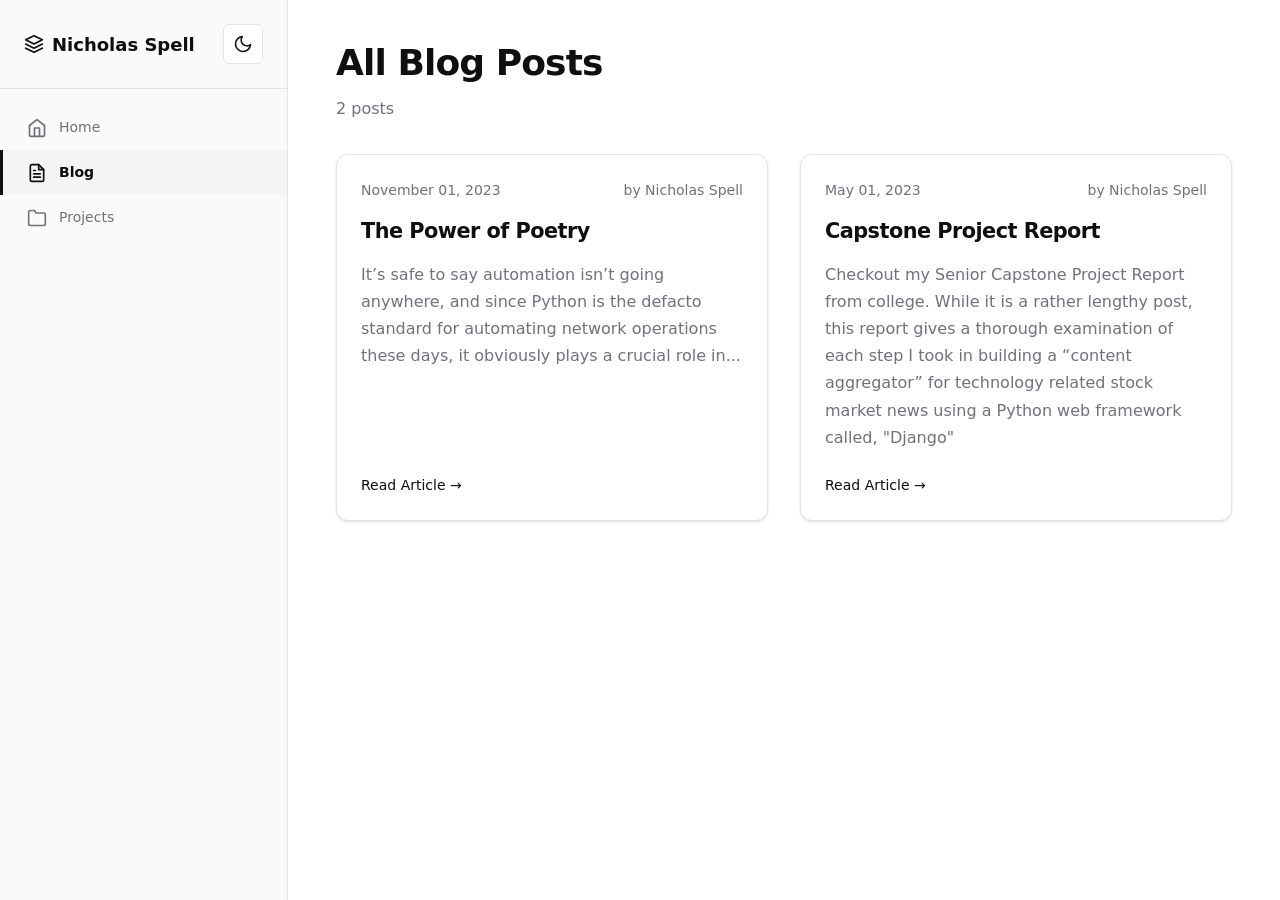
==== blog.html @ b36ff725 "Add static portfolio site Rebuild the personal site as read-only HTML, CSS, and JavaScript. Posts li" ====
<!DOCTYPE html>
<html lang="en">
<head>
  <meta charset="utf-8">
  <meta name="viewport" content="width=device-width, initial-scale=1">
  <title>Blog – Nicholas Spell</title>
  <meta name="description" content="Writing by Nicholas Spell, including a capstone report and notes on Python and automation.">
  <meta name="theme-color" content="#0f0f0f">
  <link rel="icon" href="assets/favicon.ico">
  <link rel="stylesheet" href="style.css">
  <script>
    try {
      if (localStorage.getItem("theme") === "dark") {
        document.documentElement.setAttribute("data-theme", "dark");
      }
    } catch (e) {}
  </script>
</head>
<body>
  <div class="app">
    <aside class="sidebar">
      <div class="sidebar-header">
        <a class="brand" href="index.html">
          <svg xmlns="http://www.w3.org/2000/svg" width="24" height="24" viewBox="0 0 24 24" fill="none" stroke="currentColor" stroke-width="2" stroke-linecap="round" stroke-linejoin="round" aria-hidden="true">
            <path d="M12 2L2 7l10 5 10-5-10-5z"/>
            <path d="M2 17l10 5 10-5"/>
            <path d="M2 12l10 5 10-5"/>
          </svg>
          Nicholas Spell
        </a>
        <button class="theme-toggle" type="button" aria-label="Switch to dark theme">
          <svg xmlns="http://www.w3.org/2000/svg" width="20" height="20" viewBox="0 0 24 24" fill="none" stroke="currentColor" stroke-width="2" stroke-linecap="round" stroke-linejoin="round" aria-hidden="true">
            <path d="M21 12.79A9 9 0 1 1 11.21 3 7 7 0 0 0 21 12.79z"/>
          </svg>
        </button>
      </div>
      <nav class="nav" aria-label="Primary">
        <a class="nav-link" href="index.html">
          <svg xmlns="http://www.w3.org/2000/svg" width="20" height="20" viewBox="0 0 24 24" fill="none" stroke="currentColor" stroke-width="2" stroke-linecap="round" stroke-linejoin="round" aria-hidden="true">
            <path d="M3 9l9-7 9 7v11a2 2 0 0 1-2 2H5a2 2 0 0 1-2-2z"/>
            <polyline points="9,22 9,12 15,12 15,22"/>
          </svg>
          Home
        </a>
        <a class="nav-link active" href="blog.html">
          <svg xmlns="http://www.w3.org/2000/svg" width="20" height="20" viewBox="0 0 24 24" fill="none" stroke="currentColor" stroke-width="2" stroke-linecap="round" stroke-linejoin="round" aria-hidden="true">
            <path d="M14 2H6a2 2 0 0 0-2 2v16a2 2 0 0 0 2 2h12a2 2 0 0 0 2-2V8z"/>
            <polyline points="14,2 14,8 20,8"/>
            <line x1="16" y1="13" x2="8" y2="13"/>
            <line x1="16" y1="17" x2="8" y2="17"/>
            <polyline points="10,9 9,9 8,9"/>
          </svg>
          Blog
        </a>
        <a class="nav-link" href="projects.html">
          <svg xmlns="http://www.w3.org/2000/svg" width="20" height="20" viewBox="0 0 24 24" fill="none" stroke="currentColor" stroke-width="2" stroke-linecap="round" stroke-linejoin="round" aria-hidden="true">
            <path d="M22 19a2 2 0 0 1-2 2H4a2 2 0 0 1-2-2V5a2 2 0 0 1 2-2h5l2 3h9a2 2 0 0 1 2 2z"/>
          </svg>
          Projects
        </a>
      </nav>
    </aside>

    <main class="main">
      <div class="content">
        <h1 class="page-title">All Blog Posts</h1>
        <p class="page-lede">2 posts</p>

        <div class="blog-grid">
          <article class="blog-card">
            <p class="meta">
              <time datetime="2023-11-01">November 01, 2023</time>
              <span>by Nicholas Spell</span>
            </p>
            <h2><a href="posts/the-power-of-poetry.html">The Power of Poetry</a></h2>
            <p class="excerpt">It’s safe to say automation isn’t going anywhere, and since Python is the defacto standard for automating network operations these days, it obviously plays a crucial role in...</p>
            <a class="read-more" href="posts/the-power-of-poetry.html">Read Article →</a>
          </article>

          <article class="blog-card">
            <p class="meta">
              <time datetime="2023-05-01">May 01, 2023</time>
              <span>by Nicholas Spell</span>
            </p>
            <h2><a href="posts/capstone-project-report.html">Capstone Project Report</a></h2>
            <p class="excerpt">Checkout my Senior Capstone Project Report from college. While it is a rather lengthy post, this report gives a thorough examination of each step I took in building a “content aggregator” for technology related stock market news using a Python web framework called, "Django"</p>
            <a class="read-more" href="posts/capstone-project-report.html">Read Article →</a>
          </article>
        </div>
      </div>
    </main>
  </div>
  <script src="script.js"></script>
</body>
</html>
---- style.css ----
/* Nicholas Spell — static portfolio
   Visual language follows the live site: near-black/off-white
   palette, sidebar layout, cards, light/dark via data-theme. */

:root {
  --background: #ffffff;
  --foreground: #0f0f0f;
  --card: #ffffff;
  --primary: #0f0f0f;
  --primary-foreground: #fafafa;
  --muted: #f4f4f5;
  --muted-foreground: #71717a;
  --accent: #f4f4f5;
  --border: #e4e4e7;
  --sidebar: #fafafa;
  --ring: #0f0f0f;
  --radius: 0.5rem;
  --shadow: 0 1px 3px rgb(0 0 0 / 0.1), 0 1px 2px -1px rgb(0 0 0 / 0.1);
  --shadow-hover: 0 10px 30px rgb(0 0 0 / 0.1);
  --sidebar-width: 18rem;
  --space: 1rem;
  --space-lg: 1.5rem;
  --space-xl: 2rem;
  --space-2xl: 4rem;
  --font: ui-sans-serif, system-ui, -apple-system, "Segoe UI", Roboto, "Helvetica Neue", Arial, sans-serif;
  --content-width: 72rem;
}

[data-theme="dark"] {
  --background: #0a0a0a;
  --foreground: #fafafa;
  --card: #0a0a0a;
  --primary: #fafafa;
  --primary-foreground: #0a0a0a;
  --muted: #262626;
  --muted-foreground: #a1a1aa;
  --accent: #262626;
  --border: #262626;
  --sidebar: #171717;
  --ring: #d4d4d8;
  --shadow: 0 1px 3px rgb(0 0 0 / 0.4);
  --shadow-hover: 0 10px 30px rgb(0 0 0 / 0.45);
}

*,
*::before,
*::after {
  box-sizing: border-box;
}

html {
  font-family: var(--font);
  line-height: 1.5;
  -webkit-text-size-adjust: 100%;
  overflow-x: clip;
}

body {
  margin: 0;
  color: var(--foreground);
  background: var(--background);
  overflow-x: clip;
}

h1, h2, h3, h4 {
  margin: 0;
  font-weight: 600;
  line-height: 1.25;
  letter-spacing: -0.025em;
  overflow-wrap: break-word;
}

h1 { font-size: 2.25rem; }
h2 { font-size: 1.5rem; }
h3 { font-size: 1.125rem; }

p {
  margin: 0 0 1rem;
  line-height: 1.7;
  overflow-wrap: break-word;
}

a {
  color: var(--primary);
  text-decoration: none;
}

a:hover {
  text-decoration: underline;
}

img {
  max-width: 100%;
  height: auto;
  display: block;
}

ul {
  margin: 0;
  padding-left: 1.25rem;
}

li + li {
  margin-top: 0.5rem;
}

/* Layout */

.app {
  display: flex;
  min-height: 100vh;
  min-height: 100dvh;
}

.sidebar {
  width: var(--sidebar-width);
  background: var(--sidebar);
  color: var(--foreground);
  border-right: 1px solid var(--border);
  position: sticky;
  top: 0;
  align-self: flex-start;
  height: 100vh;
  height: 100dvh;
  z-index: 40;
  display: flex;
  flex-direction: column;
  flex-shrink: 0;
}

.sidebar-header {
  display: flex;
  align-items: center;
  justify-content: space-between;
  gap: 0.75rem;
  padding: var(--space-lg);
  border-bottom: 1px solid var(--border);
}

.brand {
  display: flex;
  align-items: center;
  gap: 0.5rem;
  min-width: 0;
  font-size: 1.125rem;
  font-weight: 700;
  color: var(--foreground);
  text-decoration: none;
  white-space: nowrap;
}

.brand:hover {
  text-decoration: none;
}

.brand svg,
.nav-link svg {
  width: 1.25rem;
  height: 1.25rem;
  flex-shrink: 0;
}

.nav {
  padding: var(--space) 0;
}

.nav-link {
  display: flex;
  align-items: center;
  gap: 0.75rem;
  padding: 0.75rem var(--space-lg);
  color: var(--muted-foreground);
  font-size: 0.875rem;
  font-weight: 500;
  border-left: 3px solid transparent;
  text-decoration: none;
  transition: background-color 0.15s ease, color 0.15s ease;
}

.nav-link:hover {
  background: var(--accent);
  color: var(--foreground);
  text-decoration: none;
}

.nav-link.active {
  background: var(--accent);
  color: var(--foreground);
  border-left-color: var(--primary);
  font-weight: 600;
}

.main {
  flex: 1;
  min-width: 0;
  min-height: 100vh;
  min-height: 100dvh;
}

.content {
  width: 100%;
  max-width: var(--content-width);
  margin: 0 auto;
  padding: 2.5rem 3rem 4rem;
}

/* Theme toggle — lives in the header chrome so it never covers content */

.theme-toggle {
  flex-shrink: 0;
  width: 2.5rem;
  height: 2.5rem;
  display: inline-flex;
  align-items: center;
  justify-content: center;
  border-radius: 0.375rem;
  border: 1px solid var(--border);
  background: var(--background);
  color: var(--foreground);
  cursor: pointer;
}

.theme-toggle:hover {
  background: var(--accent);
}

.theme-toggle:focus-visible {
  outline: 2px solid var(--ring);
  outline-offset: 2px;
}

/* Hero */

.hero {
  text-align: center;
  padding: var(--space-2xl) 0 3rem;
}

.avatar {
  width: 7rem;
  height: 7rem;
  margin: 0 auto 1.5rem;
  border-radius: 9999px;
  overflow: hidden;
}

.avatar img {
  width: 100%;
  height: 100%;
  object-fit: cover;
}

.hero h1 {
  margin-bottom: 1rem;
}

.role {
  font-size: 1.25rem;
  color: var(--muted-foreground);
  margin-bottom: 0.5rem;
}

.location {
  color: var(--muted-foreground);
  margin-bottom: 2rem;
}

.socials {
  display: flex;
  justify-content: center;
  gap: 1.5rem;
  flex-wrap: wrap;
}

.socials a {
  display: inline-flex;
  align-items: center;
  gap: 0.5rem;
  color: var(--muted-foreground);
}

.socials a:hover {
  color: var(--foreground);
  text-decoration: none;
}

.socials svg {
  width: 1.25rem;
  height: 1.25rem;
}

/* Cards */

.stack {
  display: flex;
  flex-direction: column;
  gap: var(--space-2xl);
  padding-bottom: var(--space-xl);
}

.card {
  border: 1px solid var(--border);
  border-radius: var(--radius);
  background: var(--card);
  box-shadow: var(--shadow);
  padding: var(--space-xl);
}

.card h2 {
  margin-bottom: 0.35rem;
}

.card-lede {
  color: var(--muted-foreground);
  font-size: 0.875rem;
  margin-bottom: var(--space-lg);
}

.skills {
  display: flex;
  flex-direction: column;
  gap: 0.85rem;
}

.skill {
  font-size: 0.9375rem;
  margin: 0;
}

.skill span {
  color: var(--muted-foreground);
}

.teasers {
  display: flex;
  flex-direction: column;
  gap: 1rem;
}

.teaser {
  border-left: 4px solid var(--primary);
  padding-left: 1rem;
}

.teaser p {
  margin: 0;
  font-size: 0.875rem;
  color: var(--muted-foreground);
}

.meta {
  display: flex;
  align-items: center;
  flex-wrap: wrap;
  gap: 0.5rem 1rem;
  font-size: 0.875rem;
  color: var(--muted-foreground);
  margin-bottom: 1rem;
}

.experience + .experience {
  margin-top: 2rem;
  padding-top: 1.5rem;
  border-top: 1px solid var(--border);
}

.experience h3 {
  font-size: 1.125rem;
  margin-bottom: 0.5rem;
}

.experience .where,
.experience .when {
  font-size: 0.875rem;
  color: var(--muted-foreground);
  margin: 0;
}

.experience .when {
  margin-bottom: 0.75rem;
}

.experience ul {
  font-size: 0.9375rem;
}

/* Buttons */

.btn {
  display: inline-flex;
  align-items: center;
  justify-content: center;
  gap: 0.5rem;
  min-height: 2.75rem;
  padding: 0.5rem 1.25rem;
  border-radius: 0.375rem;
  border: 1px solid transparent;
  background: var(--primary);
  color: var(--primary-foreground);
  font-size: 0.875rem;
  font-weight: 500;
  text-decoration: none;
  cursor: pointer;
}

.btn:hover {
  opacity: 0.9;
  text-decoration: none;
}

.btn:focus-visible {
  outline: 2px solid var(--ring);
  outline-offset: 2px;
}

/* Projects page */

.page-title {
  margin-bottom: 2rem;
}

.page-lede {
  color: var(--muted-foreground);
  margin: -1.4rem 0 2rem;
}

.projects {
  display: flex;
  flex-direction: column;
  gap: 1.5rem;
}

.project h2 {
  font-size: 1.25rem;
  margin-bottom: 0.75rem;
}

.project p {
  margin: 0;
  color: var(--muted-foreground);
}

/* Blog list */

.blog-grid {
  display: grid;
  grid-template-columns: repeat(2, minmax(0, 1fr));
  gap: 2rem;
}

.blog-card {
  display: flex;
  flex-direction: column;
  border: 1px solid var(--border);
  border-radius: 0.75rem;
  background: var(--card);
  box-shadow: var(--shadow);
  padding: var(--space-lg);
  transition: transform 0.2s ease, box-shadow 0.2s ease;
}

.blog-card:hover {
  transform: translateY(-4px);
  box-shadow: var(--shadow-hover);
}

.blog-card .meta {
  justify-content: space-between;
  margin-bottom: 1rem;
}

.blog-card h2 {
  font-size: 1.3rem;
  margin-bottom: 1rem;
}

.blog-card h2 a {
  color: var(--foreground);
}

.blog-card h2 a:hover {
  text-decoration: none;
  opacity: 0.75;
}

.blog-card .excerpt {
  color: var(--muted-foreground);
  margin-bottom: 1.5rem;
  flex: 1;
}

.read-more {
  color: var(--foreground);
  font-weight: 500;
  font-size: 0.875rem;
}

.read-more:hover {
  text-decoration: none;
  opacity: 0.75;
}

/* Post page */

.article {
  width: 100%;
  max-width: 52rem;
  margin: 0 auto;
  padding: var(--space-xl);
  border: 1px solid var(--border);
  border-radius: var(--radius);
  background: var(--card);
  box-shadow: var(--shadow);
}

.article-header {
  margin-bottom: 2rem;
  padding-bottom: 1.5rem;
  border-bottom: 1px solid var(--border);
}

.article-header .meta {
  flex-direction: column;
  align-items: flex-start;
  gap: 0.35rem;
  margin: 0;
}

.article-body h1 {
  margin-bottom: 1.5rem;
}

.article-body p {
  font-size: 1.05rem;
}

.attachment {
  margin-top: 2.5rem;
  padding-top: 1.5rem;
  border-top: 1px solid var(--border);
}

/* Wide desktop: fill the main column */

@media (min-width: 1400px) {
  :root {
    --content-width: 80rem;
  }

  .content {
    padding: 3rem 4rem 5rem;
  }

  .card {
    padding: 2rem 2.25rem;
  }
}

/* Tablet and below: top chrome, full-width content */

@media (max-width: 900px) {
  .app {
    flex-direction: column;
  }

  .sidebar {
    position: sticky;
    top: 0;
    width: 100%;
    height: auto;
    border-right: none;
    border-bottom: 1px solid var(--border);
    background: var(--sidebar);
  }

  .sidebar-header {
    padding: 0.75rem 1rem;
    padding-left: max(1rem, env(safe-area-inset-left));
    padding-right: max(1rem, env(safe-area-inset-right));
  }

  .brand {
    font-size: 1.05rem;
  }

  .nav {
    display: flex;
    width: 100%;
    padding: 0;
  }

  .nav-link {
    flex: 1;
    justify-content: center;
    min-height: 2.75rem;
    padding: 0.65rem 0.5rem;
    border-left: none;
    border-bottom: 2px solid transparent;
  }

  .nav-link.active {
    border-left: none;
    border-bottom-color: var(--primary);
  }

  .main {
    min-height: 0;
  }

  .content {
    max-width: none;
    padding: 1.25rem 1rem 3rem;
    padding-left: max(1rem, env(safe-area-inset-left));
    padding-right: max(1rem, env(safe-area-inset-right));
    padding-bottom: max(3rem, env(safe-area-inset-bottom));
  }

  .hero {
    padding: 1.5rem 0 1.75rem;
  }

  .hero h1 {
    font-size: 1.85rem;
  }

  .avatar {
    width: 5.5rem;
    height: 5.5rem;
    margin-bottom: 1rem;
  }

  .card {
    padding: 1.25rem;
  }

  .stack {
    gap: 1.25rem;
  }

  .blog-grid {
    grid-template-columns: 1fr;
    gap: 1.25rem;
  }

  .article {
    padding: 1.25rem;
    max-width: none;
  }

  .socials {
    gap: 0.75rem;
  }

  .socials a {
    min-height: 2.75rem;
    padding: 0.35rem 0.75rem;
  }

  .btn {
    min-height: 2.75rem;
  }
}

/* Small phones */

@media (max-width: 480px) {
  h1 { font-size: 1.75rem; }
  h2 { font-size: 1.25rem; }

  .page-title {
    margin-bottom: 1.25rem;
  }

  .skill strong {
    display: block;
    margin-bottom: 0.15rem;
  }

  .blog-card .meta {
    flex-direction: column;
    align-items: flex-start;
    gap: 0.2rem;
  }

  .attachment .btn {
    width: 100%;
  }
}
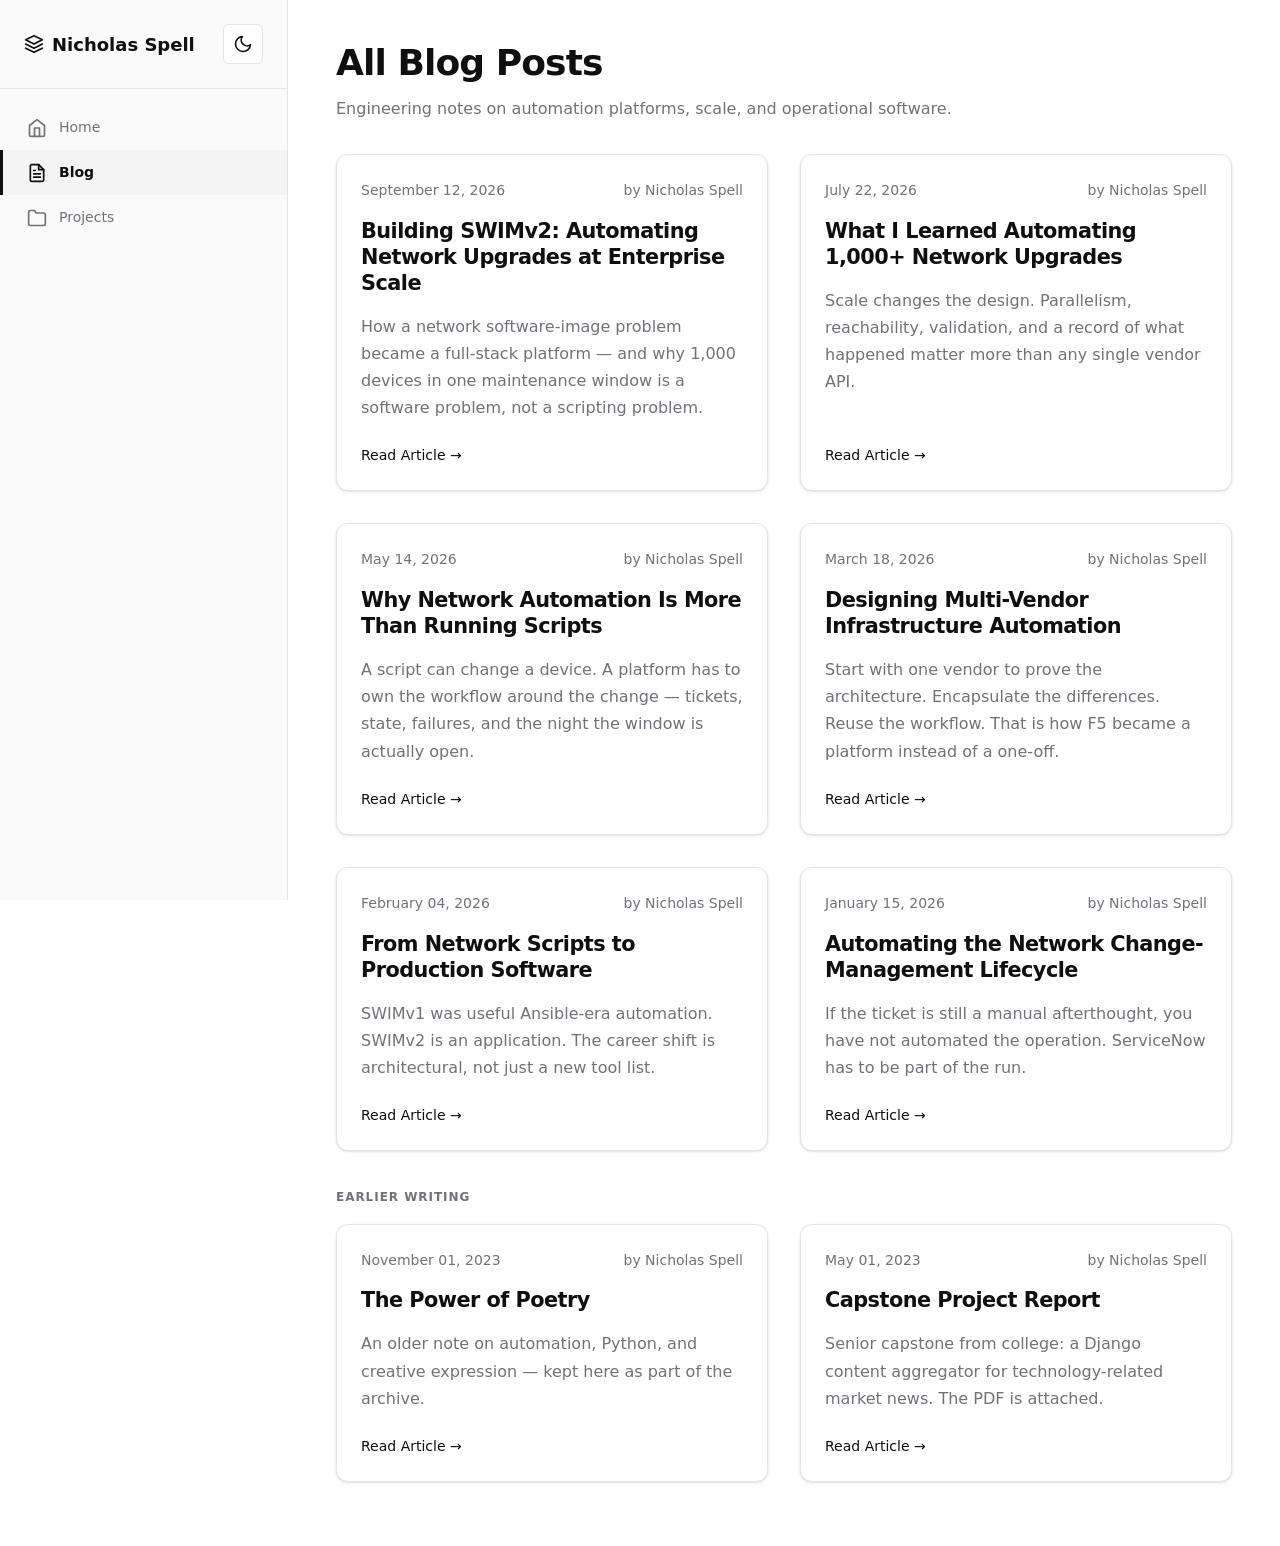
==== commit 5c33187f: "Refresh portfolio content around SWIMv2 Reposition the site around enterprise automation software: S" ====
--- a/blog.html
+++ b/blog.html
@@ -4,7 +4,7 @@
   <meta charset="utf-8">
   <meta name="viewport" content="width=device-width, initial-scale=1">
   <title>Blog – Nicholas Spell</title>
-  <meta name="description" content="Writing by Nicholas Spell, including a capstone report and notes on Python and automation.">
+  <meta name="description" content="Writing by Nicholas Spell on enterprise automation, SWIMv2, multi-vendor infrastructure software, and building production systems.">
   <meta name="theme-color" content="#0f0f0f">
   <link rel="icon" href="assets/favicon.ico">
   <link rel="stylesheet" href="style.css">
@@ -64,8 +64,71 @@
     <main class="main">
       <div class="content">
         <h1 class="page-title">All Blog Posts</h1>
-        <p class="page-lede">2 posts</p>
+        <p class="page-lede">Engineering notes on automation platforms, scale, and operational software.</p>
 
+        <div class="blog-grid">
+          <article class="blog-card">
+            <p class="meta">
+              <time datetime="2026-09-12">September 12, 2026</time>
+              <span>by Nicholas Spell</span>
+            </p>
+            <h2><a href="posts/building-swimv2.html">Building SWIMv2: Automating Network Upgrades at Enterprise Scale</a></h2>
+            <p class="excerpt">How a network software-image problem became a full-stack platform — and why 1,000 devices in one maintenance window is a software problem, not a scripting problem.</p>
+            <a class="read-more" href="posts/building-swimv2.html">Read Article →</a>
+          </article>
+
+          <article class="blog-card">
+            <p class="meta">
+              <time datetime="2026-07-22">July 22, 2026</time>
+              <span>by Nicholas Spell</span>
+            </p>
+            <h2><a href="posts/automating-1000-upgrades.html">What I Learned Automating 1,000+ Network Upgrades</a></h2>
+            <p class="excerpt">Scale changes the design. Parallelism, reachability, validation, and a record of what happened matter more than any single vendor API.</p>
+            <a class="read-more" href="posts/automating-1000-upgrades.html">Read Article →</a>
+          </article>
+
+          <article class="blog-card">
+            <p class="meta">
+              <time datetime="2026-05-14">May 14, 2026</time>
+              <span>by Nicholas Spell</span>
+            </p>
+            <h2><a href="posts/more-than-scripts.html">Why Network Automation Is More Than Running Scripts</a></h2>
+            <p class="excerpt">A script can change a device. A platform has to own the workflow around the change — tickets, state, failures, and the night the window is actually open.</p>
+            <a class="read-more" href="posts/more-than-scripts.html">Read Article →</a>
+          </article>
+
+          <article class="blog-card">
+            <p class="meta">
+              <time datetime="2026-03-18">March 18, 2026</time>
+              <span>by Nicholas Spell</span>
+            </p>
+            <h2><a href="posts/multi-vendor-automation.html">Designing Multi-Vendor Infrastructure Automation</a></h2>
+            <p class="excerpt">Start with one vendor to prove the architecture. Encapsulate the differences. Reuse the workflow. That is how F5 became a platform instead of a one-off.</p>
+            <a class="read-more" href="posts/multi-vendor-automation.html">Read Article →</a>
+          </article>
+
+          <article class="blog-card">
+            <p class="meta">
+              <time datetime="2026-02-04">February 04, 2026</time>
+              <span>by Nicholas Spell</span>
+            </p>
+            <h2><a href="posts/scripts-to-software.html">From Network Scripts to Production Software</a></h2>
+            <p class="excerpt">SWIMv1 was useful Ansible-era automation. SWIMv2 is an application. The career shift is architectural, not just a new tool list.</p>
+            <a class="read-more" href="posts/scripts-to-software.html">Read Article →</a>
+          </article>
+
+          <article class="blog-card">
+            <p class="meta">
+              <time datetime="2026-01-15">January 15, 2026</time>
+              <span>by Nicholas Spell</span>
+            </p>
+            <h2><a href="posts/change-management-lifecycle.html">Automating the Network Change-Management Lifecycle</a></h2>
+            <p class="excerpt">If the ticket is still a manual afterthought, you have not automated the operation. ServiceNow has to be part of the run.</p>
+            <a class="read-more" href="posts/change-management-lifecycle.html">Read Article →</a>
+          </article>
+        </div>
+
+        <p class="section-label">Earlier writing</p>
         <div class="blog-grid">
           <article class="blog-card">
             <p class="meta">
@@ -73,7 +136,7 @@
               <span>by Nicholas Spell</span>
             </p>
             <h2><a href="posts/the-power-of-poetry.html">The Power of Poetry</a></h2>
-            <p class="excerpt">It’s safe to say automation isn’t going anywhere, and since Python is the defacto standard for automating network operations these days, it obviously plays a crucial role in...</p>
+            <p class="excerpt">An older note on automation, Python, and creative expression — kept here as part of the archive.</p>
             <a class="read-more" href="posts/the-power-of-poetry.html">Read Article →</a>
           </article>
 
@@ -83,7 +146,7 @@
               <span>by Nicholas Spell</span>
             </p>
             <h2><a href="posts/capstone-project-report.html">Capstone Project Report</a></h2>
-            <p class="excerpt">Checkout my Senior Capstone Project Report from college. While it is a rather lengthy post, this report gives a thorough examination of each step I took in building a “content aggregator” for technology related stock market news using a Python web framework called, "Django"</p>
+            <p class="excerpt">Senior capstone from college: a Django content aggregator for technology-related market news. The PDF is attached.</p>
             <a class="read-more" href="posts/capstone-project-report.html">Read Article →</a>
           </article>
         </div>
--- a/style.css
+++ b/style.css
@@ -260,6 +260,13 @@
   margin-bottom: 0.5rem;
 }
 
+.hero-lede {
+  max-width: 38rem;
+  margin: 0 auto 1.25rem;
+  color: var(--muted-foreground);
+  font-size: 1.05rem;
+}
+
 .location {
   color: var(--muted-foreground);
   margin-bottom: 2rem;
@@ -430,6 +437,10 @@
   gap: 1.5rem;
 }
 
+.project {
+  scroll-margin-top: 5.5rem;
+}
+
 .project h2 {
   font-size: 1.25rem;
   margin-bottom: 0.75rem;
@@ -540,6 +551,187 @@
   border-top: 1px solid var(--border);
 }
 
+/* Proof stats, workflow, architecture — same tokens, extra structure */
+
+.proof {
+  display: grid;
+  grid-template-columns: repeat(3, minmax(0, 1fr));
+  gap: 1rem;
+  margin: 0 0 var(--space-2xl);
+}
+
+.proof-item {
+  border: 1px solid var(--border);
+  border-radius: var(--radius);
+  background: var(--card);
+  box-shadow: var(--shadow);
+  padding: 1.25rem 1rem;
+  text-align: center;
+}
+
+.proof-item strong {
+  display: block;
+  font-size: 1.35rem;
+  letter-spacing: -0.03em;
+  margin-bottom: 0.35rem;
+}
+
+.proof-item span {
+  color: var(--muted-foreground);
+  font-size: 0.875rem;
+}
+
+.project-kicker {
+  font-size: 0.75rem;
+  font-weight: 600;
+  letter-spacing: 0.06em;
+  text-transform: uppercase;
+  color: var(--muted-foreground);
+  margin: 0 0 0.4rem;
+}
+
+.teaser.featured h3 {
+  font-size: 1.2rem;
+}
+
+.teaser.featured p {
+  margin-top: 0.35rem;
+}
+
+.vendors {
+  display: flex;
+  flex-wrap: wrap;
+  gap: 0.45rem;
+  margin: 0.75rem 0 0;
+}
+
+.vendor {
+  display: inline-block;
+  font-size: 0.8125rem;
+  padding: 0.28rem 0.65rem;
+  border: 1px solid var(--border);
+  border-radius: 999px;
+  color: var(--muted-foreground);
+  background: var(--muted);
+}
+
+.workflow {
+  display: grid;
+  grid-template-columns: repeat(4, minmax(0, 1fr));
+  gap: 0.65rem;
+  margin: 1rem 0 0;
+}
+
+.workflow-step {
+  border: 1px solid var(--border);
+  border-radius: var(--radius);
+  padding: 0.85rem 0.8rem;
+  background: var(--muted);
+  font-size: 0.8125rem;
+  color: var(--muted-foreground);
+}
+
+.workflow-step strong {
+  display: block;
+  color: var(--foreground);
+  font-size: 0.875rem;
+  margin-bottom: 0.3rem;
+}
+
+.arch {
+  display: flex;
+  flex-wrap: wrap;
+  align-items: center;
+  gap: 0.45rem 0.55rem;
+  margin: 1rem 0 0.5rem;
+}
+
+.arch-node {
+  border: 1px solid var(--border);
+  border-radius: var(--radius);
+  padding: 0.65rem 0.9rem;
+  background: var(--muted);
+  font-size: 0.875rem;
+  font-weight: 600;
+}
+
+.arch-arrow {
+  color: var(--muted-foreground);
+  font-size: 0.9rem;
+}
+
+.challenges {
+  display: grid;
+  grid-template-columns: repeat(2, minmax(0, 1fr));
+  gap: 0.75rem;
+  margin-top: 1rem;
+}
+
+.challenge {
+  border: 1px solid var(--border);
+  border-radius: var(--radius);
+  padding: 0.85rem 1rem;
+  font-size: 0.9rem;
+  background: var(--card);
+}
+
+.challenge strong {
+  display: block;
+  margin-bottom: 0.25rem;
+}
+
+.challenge span {
+  color: var(--muted-foreground);
+  font-size: 0.875rem;
+}
+
+.split {
+  display: grid;
+  grid-template-columns: repeat(2, minmax(0, 1fr));
+  gap: 1rem;
+  margin-top: 1rem;
+}
+
+.split h3 {
+  margin-bottom: 0.5rem;
+}
+
+.split p {
+  margin: 0;
+  color: var(--muted-foreground);
+  font-size: 0.9375rem;
+}
+
+.section-label {
+  font-size: 0.75rem;
+  font-weight: 600;
+  letter-spacing: 0.08em;
+  text-transform: uppercase;
+  color: var(--muted-foreground);
+  margin: 2.25rem 0 1rem;
+}
+
+.article-body h2 {
+  margin: 2rem 0 0.75rem;
+  font-size: 1.25rem;
+}
+
+.article-body h3 {
+  margin: 1.5rem 0 0.5rem;
+}
+
+.article-body ul {
+  margin: 0 0 1.25rem;
+  font-size: 1.05rem;
+}
+
+.cta-row {
+  display: flex;
+  flex-wrap: wrap;
+  gap: 0.75rem;
+  margin-top: 1.25rem;
+}
+
 /* Wide desktop: fill the main column */
 
 @media (min-width: 1400px) {
@@ -647,6 +839,19 @@
     max-width: none;
   }
 
+  .proof {
+    grid-template-columns: 1fr;
+  }
+
+  .workflow {
+    grid-template-columns: repeat(2, minmax(0, 1fr));
+  }
+
+  .challenges,
+  .split {
+    grid-template-columns: 1fr;
+  }
+
   .socials {
     gap: 0.75rem;
   }
@@ -685,4 +890,12 @@
   .attachment .btn {
     width: 100%;
   }
-}
+
+  .workflow {
+    grid-template-columns: 1fr;
+  }
+
+  .proof-item strong {
+    font-size: 1.2rem;
+  }
+}
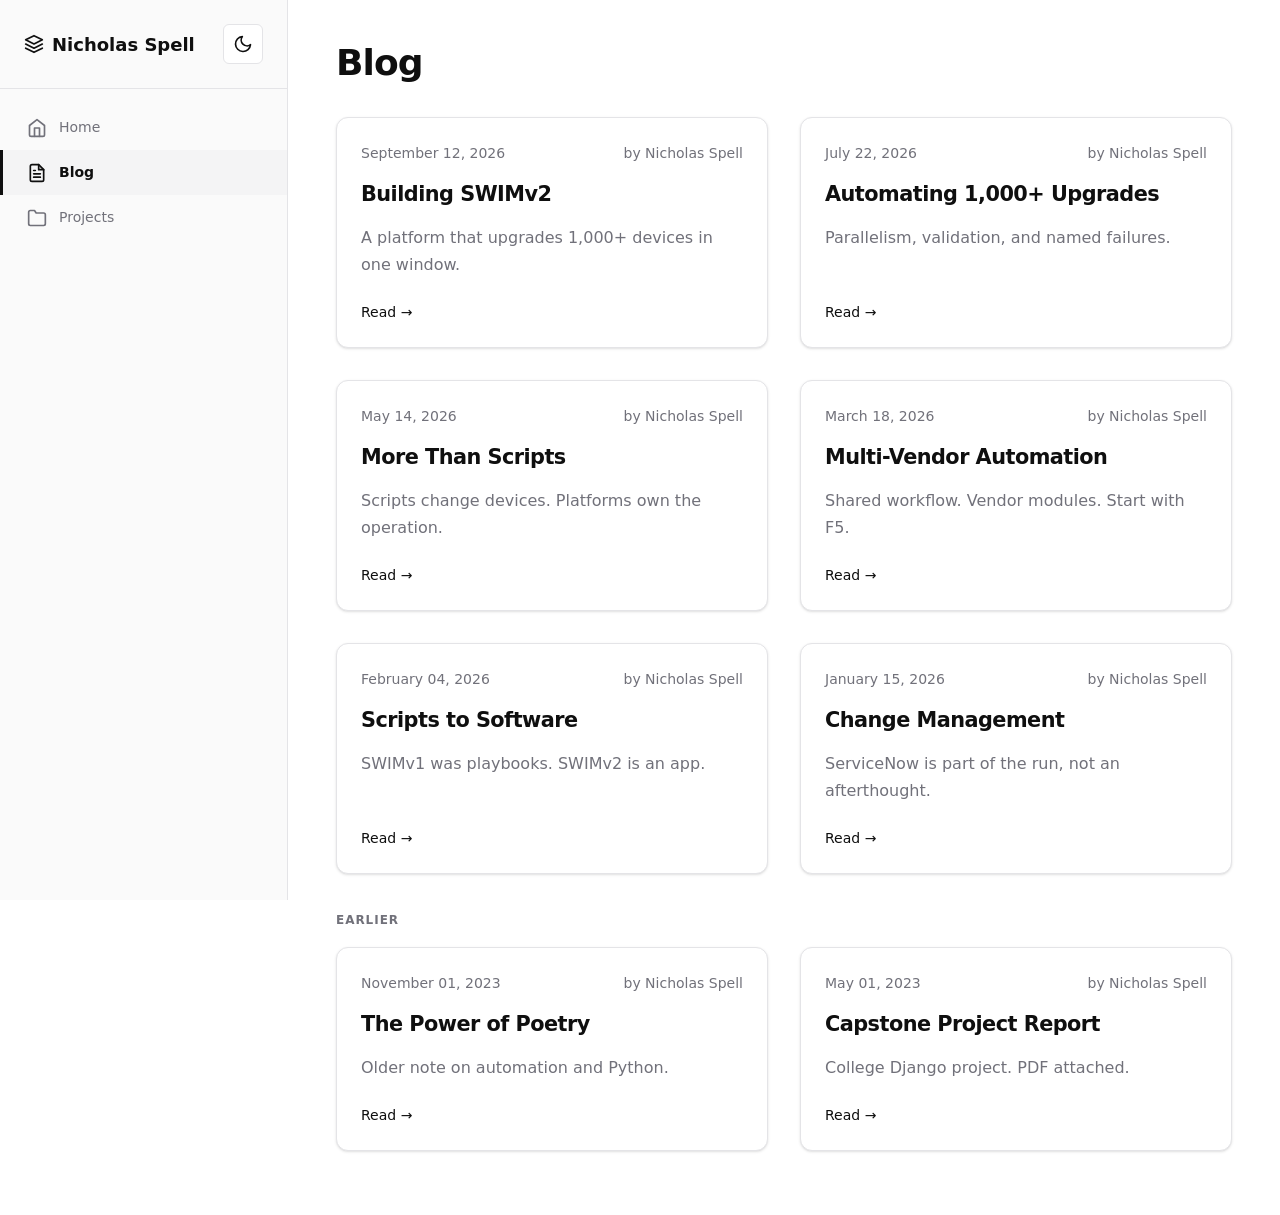
==== commit 4e76f70d: "Tighten copy across the site Shorter homepage, case study, projects, and posts. Same facts, less fil" ====
--- a/blog.html
+++ b/blog.html
@@ -63,8 +63,7 @@
 
     <main class="main">
       <div class="content">
-        <h1 class="page-title">All Blog Posts</h1>
-        <p class="page-lede">Engineering notes on automation platforms, scale, and operational software.</p>
+        <h1 class="page-title">Blog</h1>
 
         <div class="blog-grid">
           <article class="blog-card">
@@ -72,9 +71,9 @@
               <time datetime="2026-09-12">September 12, 2026</time>
               <span>by Nicholas Spell</span>
             </p>
-            <h2><a href="posts/building-swimv2.html">Building SWIMv2: Automating Network Upgrades at Enterprise Scale</a></h2>
-            <p class="excerpt">How a network software-image problem became a full-stack platform — and why 1,000 devices in one maintenance window is a software problem, not a scripting problem.</p>
-            <a class="read-more" href="posts/building-swimv2.html">Read Article →</a>
+            <h2><a href="posts/building-swimv2.html">Building SWIMv2</a></h2>
+            <p class="excerpt">A platform that upgrades 1,000+ devices in one window.</p>
+            <a class="read-more" href="posts/building-swimv2.html">Read →</a>
           </article>
 
           <article class="blog-card">
@@ -82,9 +81,9 @@
               <time datetime="2026-07-22">July 22, 2026</time>
               <span>by Nicholas Spell</span>
             </p>
-            <h2><a href="posts/automating-1000-upgrades.html">What I Learned Automating 1,000+ Network Upgrades</a></h2>
-            <p class="excerpt">Scale changes the design. Parallelism, reachability, validation, and a record of what happened matter more than any single vendor API.</p>
-            <a class="read-more" href="posts/automating-1000-upgrades.html">Read Article →</a>
+            <h2><a href="posts/automating-1000-upgrades.html">Automating 1,000+ Upgrades</a></h2>
+            <p class="excerpt">Parallelism, validation, and named failures.</p>
+            <a class="read-more" href="posts/automating-1000-upgrades.html">Read →</a>
           </article>
 
           <article class="blog-card">
@@ -92,9 +91,9 @@
               <time datetime="2026-05-14">May 14, 2026</time>
               <span>by Nicholas Spell</span>
             </p>
-            <h2><a href="posts/more-than-scripts.html">Why Network Automation Is More Than Running Scripts</a></h2>
-            <p class="excerpt">A script can change a device. A platform has to own the workflow around the change — tickets, state, failures, and the night the window is actually open.</p>
-            <a class="read-more" href="posts/more-than-scripts.html">Read Article →</a>
+            <h2><a href="posts/more-than-scripts.html">More Than Scripts</a></h2>
+            <p class="excerpt">Scripts change devices. Platforms own the operation.</p>
+            <a class="read-more" href="posts/more-than-scripts.html">Read →</a>
           </article>
 
           <article class="blog-card">
@@ -102,9 +101,9 @@
               <time datetime="2026-03-18">March 18, 2026</time>
               <span>by Nicholas Spell</span>
             </p>
-            <h2><a href="posts/multi-vendor-automation.html">Designing Multi-Vendor Infrastructure Automation</a></h2>
-            <p class="excerpt">Start with one vendor to prove the architecture. Encapsulate the differences. Reuse the workflow. That is how F5 became a platform instead of a one-off.</p>
-            <a class="read-more" href="posts/multi-vendor-automation.html">Read Article →</a>
+            <h2><a href="posts/multi-vendor-automation.html">Multi-Vendor Automation</a></h2>
+            <p class="excerpt">Shared workflow. Vendor modules. Start with F5.</p>
+            <a class="read-more" href="posts/multi-vendor-automation.html">Read →</a>
           </article>
 
           <article class="blog-card">
@@ -112,9 +111,9 @@
               <time datetime="2026-02-04">February 04, 2026</time>
               <span>by Nicholas Spell</span>
             </p>
-            <h2><a href="posts/scripts-to-software.html">From Network Scripts to Production Software</a></h2>
-            <p class="excerpt">SWIMv1 was useful Ansible-era automation. SWIMv2 is an application. The career shift is architectural, not just a new tool list.</p>
-            <a class="read-more" href="posts/scripts-to-software.html">Read Article →</a>
+            <h2><a href="posts/scripts-to-software.html">Scripts to Software</a></h2>
+            <p class="excerpt">SWIMv1 was playbooks. SWIMv2 is an app.</p>
+            <a class="read-more" href="posts/scripts-to-software.html">Read →</a>
           </article>
 
           <article class="blog-card">
@@ -122,13 +121,13 @@
               <time datetime="2026-01-15">January 15, 2026</time>
               <span>by Nicholas Spell</span>
             </p>
-            <h2><a href="posts/change-management-lifecycle.html">Automating the Network Change-Management Lifecycle</a></h2>
-            <p class="excerpt">If the ticket is still a manual afterthought, you have not automated the operation. ServiceNow has to be part of the run.</p>
-            <a class="read-more" href="posts/change-management-lifecycle.html">Read Article →</a>
+            <h2><a href="posts/change-management-lifecycle.html">Change Management</a></h2>
+            <p class="excerpt">ServiceNow is part of the run, not an afterthought.</p>
+            <a class="read-more" href="posts/change-management-lifecycle.html">Read →</a>
           </article>
         </div>
 
-        <p class="section-label">Earlier writing</p>
+        <p class="section-label">Earlier</p>
         <div class="blog-grid">
           <article class="blog-card">
             <p class="meta">
@@ -136,8 +135,8 @@
               <span>by Nicholas Spell</span>
             </p>
             <h2><a href="posts/the-power-of-poetry.html">The Power of Poetry</a></h2>
-            <p class="excerpt">An older note on automation, Python, and creative expression — kept here as part of the archive.</p>
-            <a class="read-more" href="posts/the-power-of-poetry.html">Read Article →</a>
+            <p class="excerpt">Older note on automation and Python.</p>
+            <a class="read-more" href="posts/the-power-of-poetry.html">Read →</a>
           </article>
 
           <article class="blog-card">
@@ -146,8 +145,8 @@
               <span>by Nicholas Spell</span>
             </p>
             <h2><a href="posts/capstone-project-report.html">Capstone Project Report</a></h2>
-            <p class="excerpt">Senior capstone from college: a Django content aggregator for technology-related market news. The PDF is attached.</p>
-            <a class="read-more" href="posts/capstone-project-report.html">Read Article →</a>
+            <p class="excerpt">College Django project. PDF attached.</p>
+            <a class="read-more" href="posts/capstone-project-report.html">Read →</a>
           </article>
         </div>
       </div>
--- a/style.css
+++ b/style.css
@@ -625,17 +625,16 @@
 .workflow-step {
   border: 1px solid var(--border);
   border-radius: var(--radius);
-  padding: 0.85rem 0.8rem;
+  padding: 0.75rem 0.8rem;
   background: var(--muted);
-  font-size: 0.8125rem;
-  color: var(--muted-foreground);
+  font-size: 0.875rem;
+  text-align: center;
 }
 
 .workflow-step strong {
   display: block;
   color: var(--foreground);
   font-size: 0.875rem;
-  margin-bottom: 0.3rem;
 }
 
 .arch {
@@ -670,19 +669,9 @@
 .challenge {
   border: 1px solid var(--border);
   border-radius: var(--radius);
-  padding: 0.85rem 1rem;
+  padding: 0.75rem 1rem;
   font-size: 0.9rem;
   background: var(--card);
-}
-
-.challenge strong {
-  display: block;
-  margin-bottom: 0.25rem;
-}
-
-.challenge span {
-  color: var(--muted-foreground);
-  font-size: 0.875rem;
 }
 
 .split {
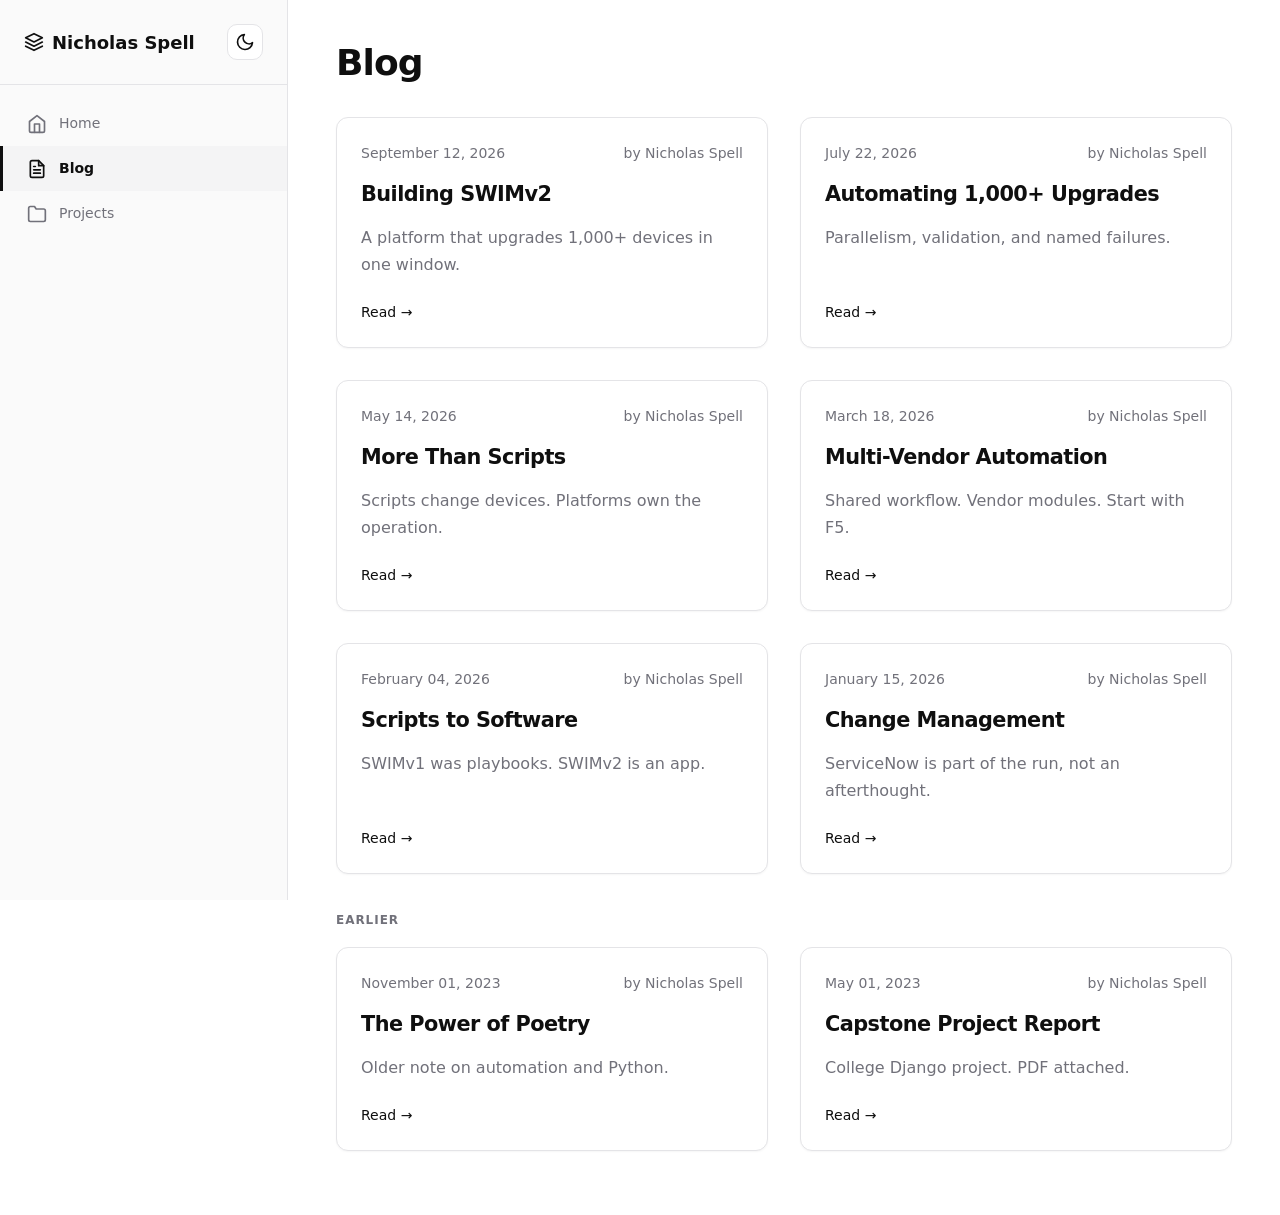
==== commit 9d4b85ed: "Fix stats cards and refresh UI Render highlights as three metric cards, stop CSS from being cached s" ====
--- a/blog.html
+++ b/blog.html
@@ -7,7 +7,7 @@
   <meta name="description" content="Writing by Nicholas Spell on enterprise automation, SWIMv2, multi-vendor infrastructure software, and building production systems.">
   <meta name="theme-color" content="#0f0f0f">
   <link rel="icon" href="assets/favicon.ico">
-  <link rel="stylesheet" href="style.css">
+  <link rel="stylesheet" href="style.css?v=4">
   <script>
     try {
       if (localStorage.getItem("theme") === "dark") {
--- a/style.css
+++ b/style.css
@@ -14,9 +14,9 @@
   --border: #e4e4e7;
   --sidebar: #fafafa;
   --ring: #0f0f0f;
-  --radius: 0.5rem;
-  --shadow: 0 1px 3px rgb(0 0 0 / 0.1), 0 1px 2px -1px rgb(0 0 0 / 0.1);
-  --shadow-hover: 0 10px 30px rgb(0 0 0 / 0.1);
+  --radius: 0.75rem;
+  --shadow: 0 1px 2px rgb(0 0 0 / 0.04);
+  --shadow-hover: 0 4px 16px rgb(0 0 0 / 0.06);
   --sidebar-width: 18rem;
   --space: 1rem;
   --space-lg: 1.5rem;
@@ -38,8 +38,8 @@
   --border: #262626;
   --sidebar: #171717;
   --ring: #d4d4d8;
-  --shadow: 0 1px 3px rgb(0 0 0 / 0.4);
-  --shadow-hover: 0 10px 30px rgb(0 0 0 / 0.45);
+  --shadow: 0 1px 2px rgb(0 0 0 / 0.4);
+  --shadow-hover: 0 4px 16px rgb(0 0 0 / 0.45);
 }
 
 *,
@@ -208,12 +208,12 @@
 
 .theme-toggle {
   flex-shrink: 0;
-  width: 2.5rem;
-  height: 2.5rem;
+  width: 2.25rem;
+  height: 2.25rem;
   display: inline-flex;
   align-items: center;
   justify-content: center;
-  border-radius: 0.375rem;
+  border-radius: calc(var(--radius) - 2px);
   border: 1px solid var(--border);
   background: var(--background);
   color: var(--foreground);
@@ -233,7 +233,7 @@
 
 .hero {
   text-align: center;
-  padding: var(--space-2xl) 0 3rem;
+  padding: 3rem 0 2.5rem;
 }
 
 .avatar {
@@ -242,6 +242,8 @@
   margin: 0 auto 1.5rem;
   border-radius: 9999px;
   overflow: hidden;
+  border: 1px solid var(--border);
+  box-shadow: var(--shadow);
 }
 
 .avatar img {
@@ -301,7 +303,7 @@
 .stack {
   display: flex;
   flex-direction: column;
-  gap: var(--space-2xl);
+  gap: 1.5rem;
   padding-bottom: var(--space-xl);
 }
 
@@ -310,11 +312,15 @@
   border-radius: var(--radius);
   background: var(--card);
   box-shadow: var(--shadow);
-  padding: var(--space-xl);
+  padding: 1.5rem 1.75rem;
 }
 
 .card h2 {
-  margin-bottom: 0.35rem;
+  margin-bottom: 0.75rem;
+}
+
+.card > h3 {
+  margin: 1.25rem 0 0.75rem;
 }
 
 .card-lede {
@@ -398,9 +404,9 @@
   align-items: center;
   justify-content: center;
   gap: 0.5rem;
-  min-height: 2.75rem;
-  padding: 0.5rem 1.25rem;
-  border-radius: 0.375rem;
+  min-height: 2.25rem;
+  padding: 0.5rem 1rem;
+  border-radius: calc(var(--radius) - 2px);
   border: 1px solid transparent;
   background: var(--primary);
   color: var(--primary-foreground);
@@ -463,15 +469,14 @@
   display: flex;
   flex-direction: column;
   border: 1px solid var(--border);
-  border-radius: 0.75rem;
+  border-radius: var(--radius);
   background: var(--card);
   box-shadow: var(--shadow);
   padding: var(--space-lg);
-  transition: transform 0.2s ease, box-shadow 0.2s ease;
+  transition: box-shadow 0.15s ease;
 }
 
 .blog-card:hover {
-  transform: translateY(-4px);
   box-shadow: var(--shadow-hover);
 }
 
@@ -556,29 +561,34 @@
 .proof {
   display: grid;
   grid-template-columns: repeat(3, minmax(0, 1fr));
-  gap: 1rem;
-  margin: 0 0 var(--space-2xl);
+  gap: 0.75rem;
 }
 
 .proof-item {
+  display: flex;
+  flex-direction: column;
+  gap: 0.35rem;
   border: 1px solid var(--border);
   border-radius: var(--radius);
   background: var(--card);
   box-shadow: var(--shadow);
-  padding: 1.25rem 1rem;
-  text-align: center;
+  padding: 1.15rem 1.25rem;
+  text-align: left;
 }
 
 .proof-item strong {
   display: block;
-  font-size: 1.35rem;
-  letter-spacing: -0.03em;
-  margin-bottom: 0.35rem;
+  font-size: 1.5rem;
+  font-weight: 600;
+  letter-spacing: -0.04em;
+  line-height: 1.15;
 }
 
 .proof-item span {
-  color: var(--muted-foreground);
-  font-size: 0.875rem;
+  display: block;
+  color: var(--muted-foreground);
+  font-size: 0.8125rem;
+  line-height: 1.4;
 }
 
 .project-kicker {
@@ -829,7 +839,7 @@
   }
 
   .proof {
-    grid-template-columns: 1fr;
+    grid-template-columns: repeat(3, minmax(0, 1fr));
   }
 
   .workflow {
@@ -884,7 +894,11 @@
     grid-template-columns: 1fr;
   }
 
+  .proof {
+    grid-template-columns: 1fr;
+  }
+
   .proof-item strong {
-    font-size: 1.2rem;
-  }
-}
+    font-size: 1.25rem;
+  }
+}
